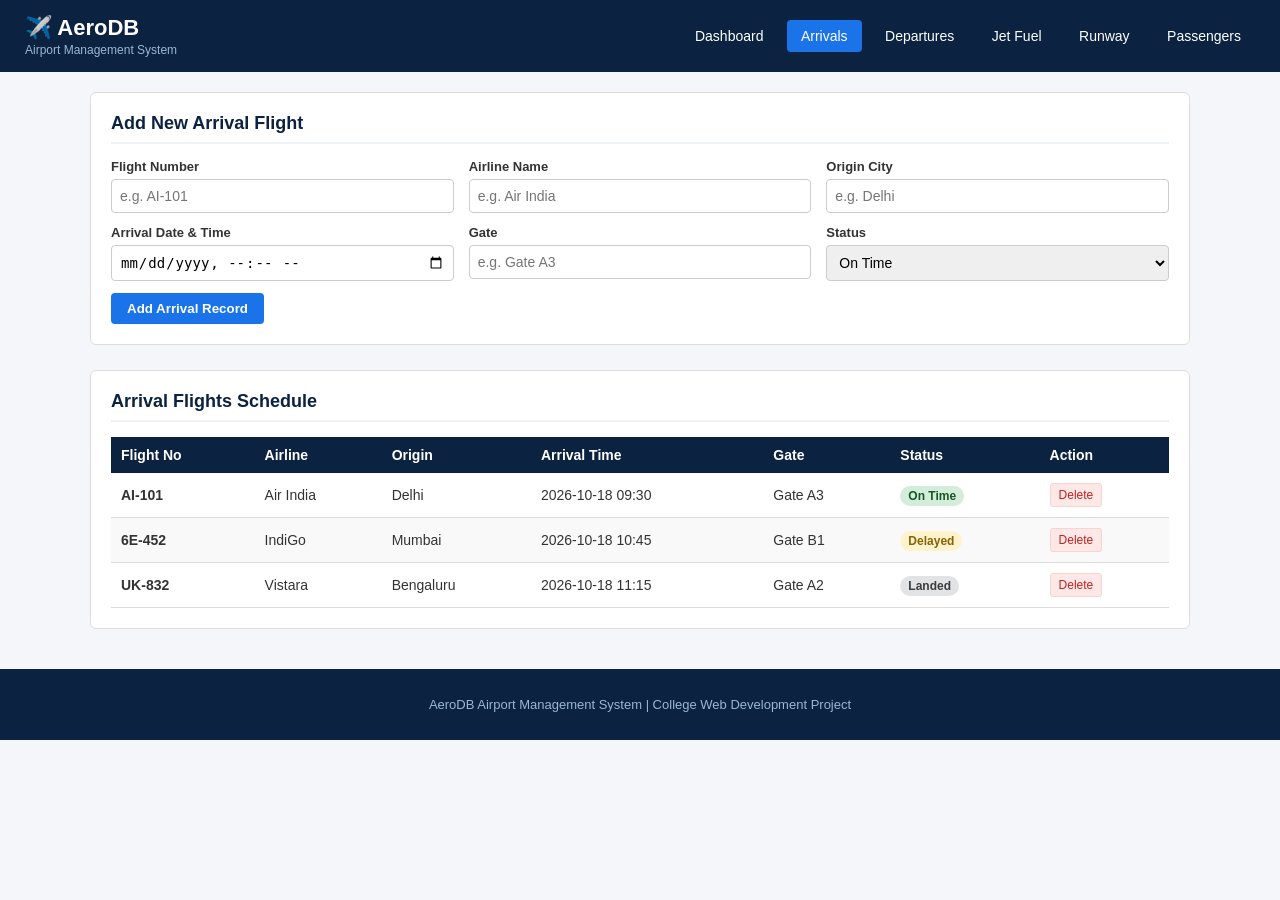
==== arrivals.html @ 0f8982bd "Add files via upload" ====
<!DOCTYPE html>
<html lang="en">
<head>
    <meta charset="UTF-8">
    <meta name="viewport" content="width=device-width, initial-scale=1.0">
    <title>Arrivals - AeroDB</title>
    <link rel="stylesheet" href="style.css">
</head>
<body>

    <!-- Header & Navigation -->
    <header>
        <div class="logo-area">
            <h1>✈️ AeroDB</h1>
            <p>Airport Management System</p>
        </div>
        <nav>
            <a href="index.html">Dashboard</a>
            <a href="arrivals.html" class="active">Arrivals</a>
            <a href="departures.html">Departures</a>
            <a href="jetfuel.html">Jet Fuel</a>
            <a href="maintenance.html">Runway</a>
            <a href="passengers.html">Passengers</a>
        </nav>
    </header>

    <main class="container">

        <!-- Form Card -->
        <section class="card">
            <h2>Add New Arrival Flight</h2>
            <form id="arrivals-form">
                <div class="form-row">
                    <div class="form-group">
                        <label for="arr-flight-no">Flight Number</label>
                        <input type="text" id="arr-flight-no" name="flight_no" placeholder="e.g. AI-101" required>
                    </div>

                    <div class="form-group">
                        <label for="arr-airline">Airline Name</label>
                        <input type="text" id="arr-airline" name="airlines" placeholder="e.g. Air India" required>
                    </div>

                    <div class="form-group">
                        <label for="arr-origin">Origin City</label>
                        <input type="text" id="arr-origin" name="origin" placeholder="e.g. Delhi" required>
                    </div>
                </div>

                <div class="form-row">
                    <div class="form-group">
                        <label for="arr-time">Arrival Date &amp; Time</label>
                        <input type="datetime-local" id="arr-time" name="a_time" required>
                    </div>

                    <div class="form-group">
                        <label for="arr-gate">Gate</label>
                        <input type="text" id="arr-gate" name="gate" placeholder="e.g. Gate A3" required>
                    </div>

                    <div class="form-group">
                        <label for="arr-status">Status</label>
                        <select id="arr-status" name="status">
                            <option value="On Time">On Time</option>
                            <option value="Delayed">Delayed</option>
                            <option value="Landed">Landed</option>
                        </select>
                    </div>
                </div>

                <button type="submit" class="btn-primary">Add Arrival Record</button>
            </form>
        </section>

        <!-- Table Card -->
        <section class="card">
            <h2>Arrival Flights Schedule</h2>
            <table id="arrivals-table">
                <thead>
                    <tr>
                        <th>Flight No</th>
                        <th>Airline</th>
                        <th>Origin</th>
                        <th>Arrival Time</th>
                        <th>Gate</th>
                        <th>Status</th>
                        <th>Action</th>
                    </tr>
                </thead>
                <tbody>
                    <tr>
                        <td><strong>AI-101</strong></td>
                        <td>Air India</td>
                        <td>Delhi</td>
                        <td>2026-10-18 09:30</td>
                        <td>Gate A3</td>
                        <td><span class="badge badge-green">On Time</span></td>
                        <td><button type="button" class="btn-delete" onclick="deleteRow(this)">Delete</button></td>
                    </tr>
                    <tr>
                        <td><strong>6E-452</strong></td>
                        <td>IndiGo</td>
                        <td>Mumbai</td>
                        <td>2026-10-18 10:45</td>
                        <td>Gate B1</td>
                        <td><span class="badge badge-yellow">Delayed</span></td>
                        <td><button type="button" class="btn-delete" onclick="deleteRow(this)">Delete</button></td>
                    </tr>
                    <tr>
                        <td><strong>UK-832</strong></td>
                        <td>Vistara</td>
                        <td>Bengaluru</td>
                        <td>2026-10-18 11:15</td>
                        <td>Gate A2</td>
                        <td><span class="badge badge-grey">Landed</span></td>
                        <td><button type="button" class="btn-delete" onclick="deleteRow(this)">Delete</button></td>
                    </tr>
                </tbody>
            </table>
        </section>

    </main>

    <footer>
        <p>AeroDB Airport Management System | College Web Development Project</p>
    </footer>

    <script src="script.js"></script>
</body>
</html>
---- style.css ----
body {
    font-family: Arial, sans-serif;
    background-color: #f4f6f9;
    color: #333333;
    margin: 0;
    padding: 0;
}

header {
    background-color: #0b2240;
    color: #ffffff;
    padding: 15px 25px;
    display: flex;
    justify-content: space-between;
    align-items: center;
    flex-wrap: wrap;
}

.logo-area h1 { margin: 0; font-size: 22px; }
.logo-area p { margin: 2px 0 0; font-size: 12px; color: #9bb7d4; }

nav a {
    color: #ffffff;
    text-decoration: none;
    padding: 8px 14px;
    margin-left: 5px;
    border-radius: 4px;
    font-size: 14px;
}

nav a:hover,
nav a.active {
    background-color: #1a73e8;
}

.container {
    max-width: 1100px;
    margin: 20px auto;
    padding: 0 15px;
}

.card {
    background-color: #ffffff;
    border: 1px solid #dddddd;
    border-radius: 6px;
    padding: 20px;
    margin-bottom: 25px;
}

.card h2 {
    margin-top: 0;
    color: #0b2240;
    border-bottom: 2px solid #eef2f6;
    padding-bottom: 8px;
    font-size: 18px;
}

.dashboard-grid {
    display: flex;
    flex-wrap: wrap;
    gap: 15px;
}

.module-box {
    flex: 1 1 calc(33.33% - 15px);
    background: #ffffff;
    border: 1px solid #dddddd;
    border-radius: 6px;
    padding: 16px;
    box-sizing: border-box;
}

.module-box h3 { margin: 0 0 8px; color: #0b2240; }
.module-box p { font-size: 13px; color: #555555; line-height: 1.4; }
.module-box a { display: inline-block; margin-top: 10px; color: #1a73e8; text-decoration: none; font-weight: bold; font-size: 13px; }

.form-row {
    display: flex;
    flex-wrap: wrap;
    gap: 15px;
    margin-bottom: 12px;
}

.form-group {
    flex: 1 1 200px;
    display: flex;
    flex-direction: column;
}

.form-group label {
    font-size: 13px;
    font-weight: bold;
    margin-bottom: 5px;
}

.form-group input,
.form-group select {
    padding: 8px;
    border: 1px solid #cccccc;
    border-radius: 4px;
    font-size: 14px;
}

.calc-box {
    background-color: #e6f4ea;
    border: 1px solid #ceead6;
    color: #137333;
    padding: 10px;
    border-radius: 4px;
    margin-bottom: 15px;
    font-size: 14px;
}

.btn-primary {
    background-color: #1a73e8;
    color: #ffffff;
    border: none;
    padding: 8px 16px;
    border-radius: 4px;
    cursor: pointer;
    font-weight: bold;
}

.btn-primary:hover { background-color: #1557b0; }

.btn-delete {
    background-color: #fce8e6;
    color: #c5221f;
    border: 1px solid #fad2cf;
    padding: 4px 8px;
    border-radius: 3px;
    cursor: pointer;
    font-size: 12px;
}

.btn-delete:hover { background-color: #c5221f; color: #ffffff; }

table {
    width: 100%;
    border-collapse: collapse;
    margin-top: 10px;
    font-size: 14px;
}

th {
    background-color: #0b2240;
    color: #ffffff;
    padding: 10px;
    text-align: left;
}

td {
    padding: 10px;
    border-bottom: 1px solid #dddddd;
}

tr:nth-child(even) { background-color: #f9f9f9; }
.badge {
    padding: 3px 8px;
    border-radius: 12px;
    font-size: 12px;
    font-weight: bold;
}
.badge-green { background-color: #d4edda; color: #155724; }
.badge-yellow { background-color: #fff3cd; color: #856404; }
.badge-blue { background-color: #d1ecf1; color: #0c5460; }
.badge-grey { background-color: #e2e3e5; color: #383d41; }
footer {
    background-color: #0b2240;
    color: #9bb7d4;
    text-align: center;
    padding: 15px;
    font-size: 13px;
    margin-top: 40px;
}
@media (max-width: 768px) {
    header { flex-direction: column; align-items: flex-start; gap: 10px; }
    nav a { display: inline-block; margin: 3px 2px; }
    .module-box, .form-group { flex: 1 1 100%; }
}
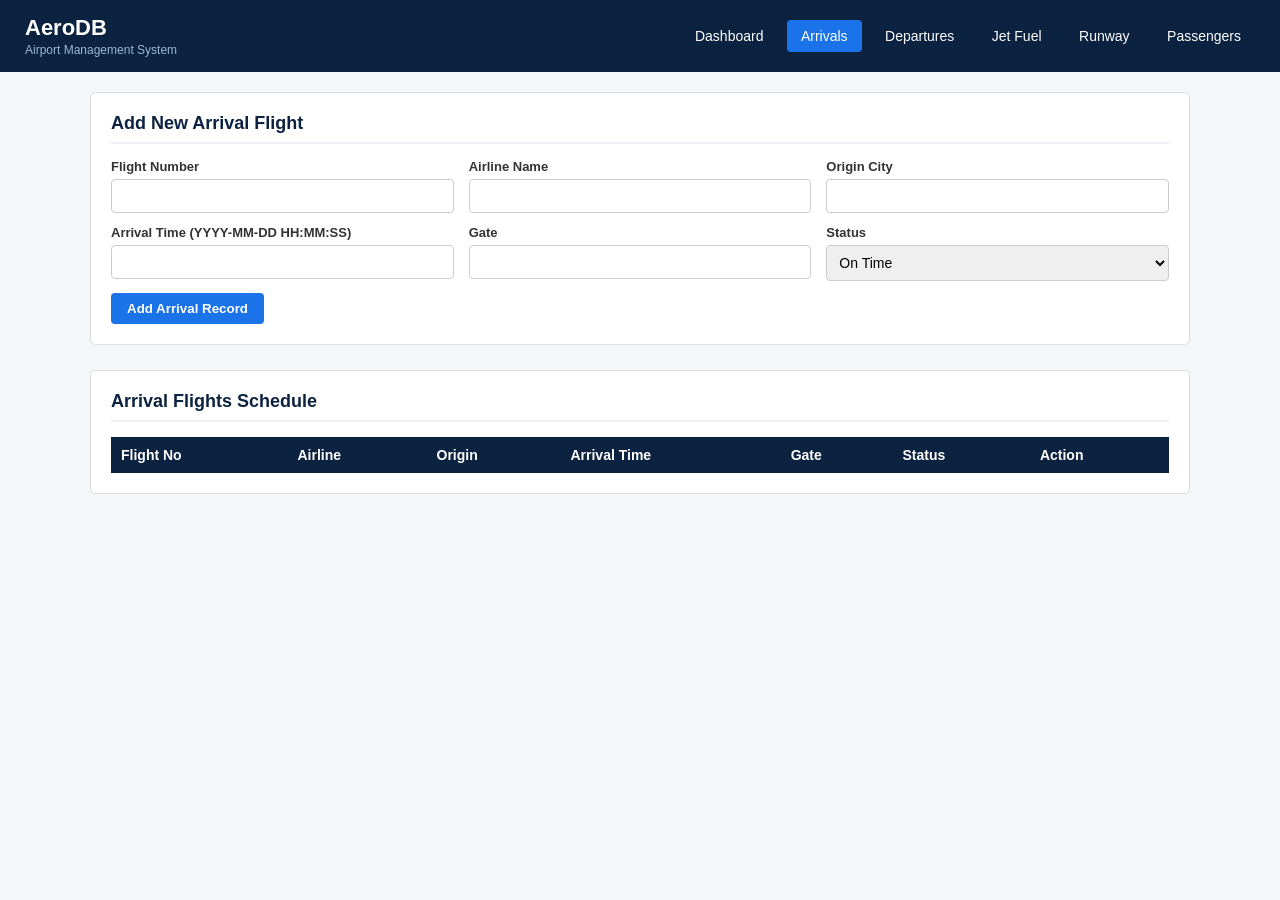
==== commit 99329ed8: "Update airline management frontend" ====
--- a/arrivals.html
+++ b/arrivals.html
@@ -8,10 +8,9 @@
 </head>
 <body>
 
-    <!-- Header & Navigation -->
     <header>
         <div class="logo-area">
-            <h1>✈️ AeroDB</h1>
+            <h1>AeroDB</h1>
             <p>Airport Management System</p>
         </div>
         <nav>
@@ -25,37 +24,35 @@
     </header>
 
     <main class="container">
-
-        <!-- Form Card -->
         <section class="card">
             <h2>Add New Arrival Flight</h2>
             <form id="arrivals-form">
                 <div class="form-row">
                     <div class="form-group">
                         <label for="arr-flight-no">Flight Number</label>
-                        <input type="text" id="arr-flight-no" name="flight_no" placeholder="e.g. AI-101" required>
+                        <input type="text" id="arr-flight-no" name="flight_no" required>
                     </div>
 
                     <div class="form-group">
                         <label for="arr-airline">Airline Name</label>
-                        <input type="text" id="arr-airline" name="airlines" placeholder="e.g. Air India" required>
+                        <input type="text" id="arr-airline" name="airlines" required>
                     </div>
 
                     <div class="form-group">
                         <label for="arr-origin">Origin City</label>
-                        <input type="text" id="arr-origin" name="origin" placeholder="e.g. Delhi" required>
+                        <input type="text" id="arr-origin" name="origin" required>
                     </div>
                 </div>
 
                 <div class="form-row">
                     <div class="form-group">
-                        <label for="arr-time">Arrival Date &amp; Time</label>
-                        <input type="datetime-local" id="arr-time" name="a_time" required>
+                        <label for="arr-time">Arrival Time (YYYY-MM-DD HH:MM:SS)</label>
+                        <input type="text" id="arr-time" name="a_time" required>
                     </div>
 
                     <div class="form-group">
                         <label for="arr-gate">Gate</label>
-                        <input type="text" id="arr-gate" name="gate" placeholder="e.g. Gate A3" required>
+                        <input type="text" id="arr-gate" name="gate" required>
                     </div>
 
                     <div class="form-group">
@@ -72,7 +69,6 @@
             </form>
         </section>
 
-        <!-- Table Card -->
         <section class="card">
             <h2>Arrival Flights Schedule</h2>
             <table id="arrivals-table">
@@ -88,42 +84,10 @@
                     </tr>
                 </thead>
                 <tbody>
-                    <tr>
-                        <td><strong>AI-101</strong></td>
-                        <td>Air India</td>
-                        <td>Delhi</td>
-                        <td>2026-10-18 09:30</td>
-                        <td>Gate A3</td>
-                        <td><span class="badge badge-green">On Time</span></td>
-                        <td><button type="button" class="btn-delete" onclick="deleteRow(this)">Delete</button></td>
-                    </tr>
-                    <tr>
-                        <td><strong>6E-452</strong></td>
-                        <td>IndiGo</td>
-                        <td>Mumbai</td>
-                        <td>2026-10-18 10:45</td>
-                        <td>Gate B1</td>
-                        <td><span class="badge badge-yellow">Delayed</span></td>
-                        <td><button type="button" class="btn-delete" onclick="deleteRow(this)">Delete</button></td>
-                    </tr>
-                    <tr>
-                        <td><strong>UK-832</strong></td>
-                        <td>Vistara</td>
-                        <td>Bengaluru</td>
-                        <td>2026-10-18 11:15</td>
-                        <td>Gate A2</td>
-                        <td><span class="badge badge-grey">Landed</span></td>
-                        <td><button type="button" class="btn-delete" onclick="deleteRow(this)">Delete</button></td>
-                    </tr>
                 </tbody>
             </table>
         </section>
-
     </main>
-
-    <footer>
-        <p>AeroDB Airport Management System | College Web Development Project</p>
-    </footer>
 
     <script src="script.js"></script>
 </body>
--- a/style.css
+++ b/style.css
@@ -3,12 +3,14 @@
     background-color: #f4f6f9;
     color: #333333;
     margin: 0;
-    padding: 0;
+}
+
+header, th {
+    background-color: #0b2240;
+    color: #ffffff;
 }
 
 header {
-    background-color: #0b2240;
-    color: #ffffff;
     padding: 15px 25px;
     display: flex;
     justify-content: space-between;
@@ -39,23 +41,29 @@
     padding: 0 15px;
 }
 
-.card {
+.card, .module-box {
     background-color: #ffffff;
     border: 1px solid #dddddd;
     border-radius: 6px;
+}
+
+.card {
     padding: 20px;
     margin-bottom: 25px;
 }
 
-.card h2 {
+.card h2, .module-box h3 {
     margin-top: 0;
     color: #0b2240;
+}
+
+.card h2 {
     border-bottom: 2px solid #eef2f6;
     padding-bottom: 8px;
     font-size: 18px;
 }
 
-.dashboard-grid {
+.dashboard-grid, .form-row {
     display: flex;
     flex-wrap: wrap;
     gap: 15px;
@@ -63,23 +71,15 @@
 
 .module-box {
     flex: 1 1 calc(33.33% - 15px);
-    background: #ffffff;
-    border: 1px solid #dddddd;
-    border-radius: 6px;
     padding: 16px;
     box-sizing: border-box;
 }
 
-.module-box h3 { margin: 0 0 8px; color: #0b2240; }
+.module-box h3 { margin-bottom: 8px; }
 .module-box p { font-size: 13px; color: #555555; line-height: 1.4; }
 .module-box a { display: inline-block; margin-top: 10px; color: #1a73e8; text-decoration: none; font-weight: bold; font-size: 13px; }
 
-.form-row {
-    display: flex;
-    flex-wrap: wrap;
-    gap: 15px;
-    margin-bottom: 12px;
-}
+.form-row { margin-bottom: 12px; }
 
 .form-group {
     flex: 1 1 200px;
@@ -99,6 +99,7 @@
     border: 1px solid #cccccc;
     border-radius: 4px;
     font-size: 14px;
+    box-sizing: border-box;
 }
 
 .calc-box {
@@ -111,13 +112,16 @@
     font-size: 14px;
 }
 
+.btn-primary, .btn-delete {
+    border-radius: 4px;
+    cursor: pointer;
+}
+
 .btn-primary {
     background-color: #1a73e8;
     color: #ffffff;
     border: none;
     padding: 8px 16px;
-    border-radius: 4px;
-    cursor: pointer;
     font-weight: bold;
 }
 
@@ -128,8 +132,6 @@
     color: #c5221f;
     border: 1px solid #fad2cf;
     padding: 4px 8px;
-    border-radius: 3px;
-    cursor: pointer;
     font-size: 12px;
 }
 
@@ -142,37 +144,26 @@
     font-size: 14px;
 }
 
-th {
-    background-color: #0b2240;
-    color: #ffffff;
+th, td {
     padding: 10px;
     text-align: left;
 }
 
-td {
-    padding: 10px;
-    border-bottom: 1px solid #dddddd;
-}
+td { border-bottom: 1px solid #dddddd; }
+tr:nth-child(even) { background-color: #f9f9f9; }
 
-tr:nth-child(even) { background-color: #f9f9f9; }
 .badge {
     padding: 3px 8px;
     border-radius: 12px;
     font-size: 12px;
     font-weight: bold;
 }
+
 .badge-green { background-color: #d4edda; color: #155724; }
 .badge-yellow { background-color: #fff3cd; color: #856404; }
 .badge-blue { background-color: #d1ecf1; color: #0c5460; }
 .badge-grey { background-color: #e2e3e5; color: #383d41; }
-footer {
-    background-color: #0b2240;
-    color: #9bb7d4;
-    text-align: center;
-    padding: 15px;
-    font-size: 13px;
-    margin-top: 40px;
-}
+
 @media (max-width: 768px) {
     header { flex-direction: column; align-items: flex-start; gap: 10px; }
     nav a { display: inline-block; margin: 3px 2px; }
